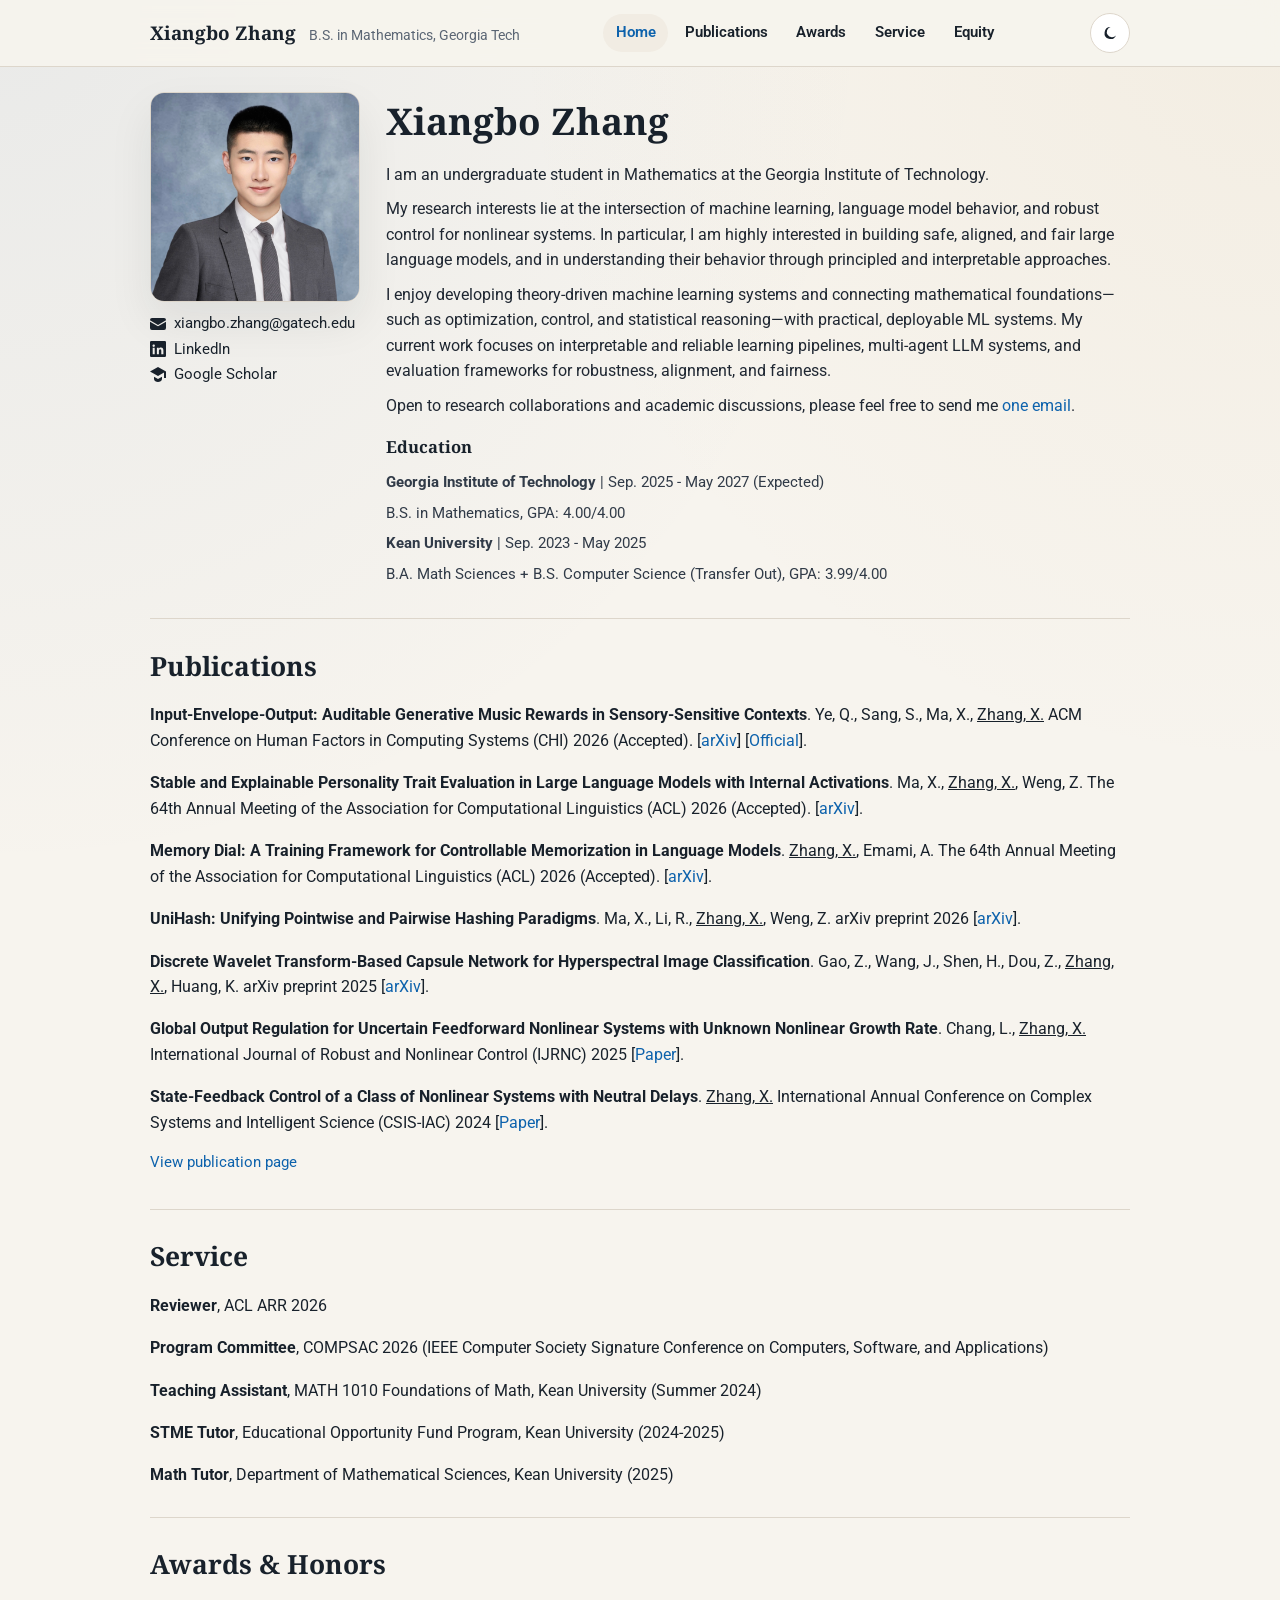
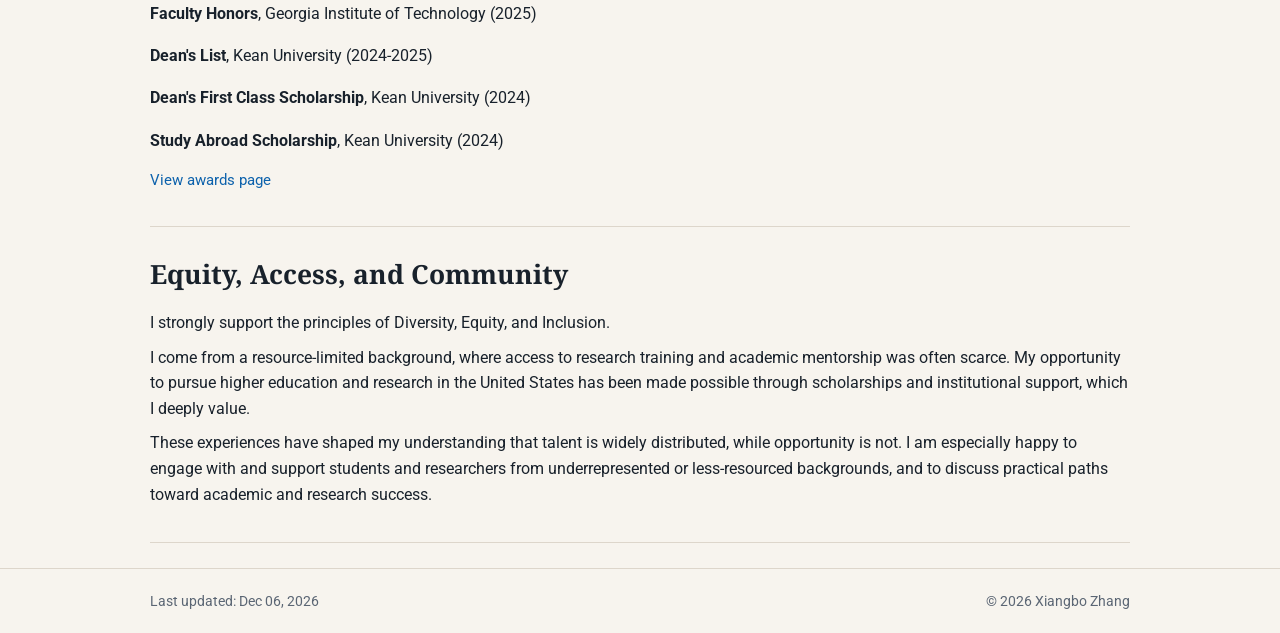
==== index.html @ efef1293 "Update Memory Dial arXiv link" ====
<!doctype html>
<html lang="en">
  <head>
    <meta charset="UTF-8" />
    <meta name="viewport" content="width=device-width, initial-scale=1.0" />
    <title>Xiangbo Zhang</title>
    <meta name="description" content="Xiangbo Zhang academic homepage." />
    <link rel="preconnect" href="https://fonts.googleapis.com" />
    <link rel="preconnect" href="https://fonts.gstatic.com" crossorigin />
    <link
      href="https://fonts.googleapis.com/css2?family=Roboto:wght@300;400;500;700&amp;family=Noto+Serif:wght@500;700&amp;display=swap"
      rel="stylesheet"
    />
    <link rel="stylesheet" href="assets/css/styles.css?v=20260327a" />
    <script src="assets/js/main.js?v=20260327a" defer></script>
  </head>
  <body id="top">
    <header class="site-header fixed-header">
      <div class="container header-row">
        <div class="title-block">
          <a class="brand" href="#top">Xiangbo Zhang</a>
          <p class="subtitle">B.S. in Mathematics, Georgia Tech</p>
        </div>

        <button class="menu-toggle" aria-label="Toggle menu" aria-expanded="false">
          <span></span>
          <span></span>
          <span></span>
        </button>

        <nav class="site-nav" aria-label="Main Navigation">
          <a href="#about" class="active">Home</a>
          <a href="publications.html">Publications</a>
          <a href="awards.html">Awards</a>
          <a href="#service">Service</a>
          <a href="#equity">Equity</a>
        </nav>
        <button class="theme-toggle" type="button" aria-label="Toggle dark mode" aria-pressed="false">
          <svg class="icon icon-moon" viewBox="0 0 24 24" aria-hidden="true">
            <path d="M20 15.3A8 8 0 1 1 12.7 4a7 7 0 1 0 7.3 11.3Z" />
          </svg>
          <svg class="icon icon-sun" viewBox="0 0 24 24" aria-hidden="true">
            <circle cx="12" cy="12" r="4.2" />
            <path d="M12 2.2v2.3M12 19.5v2.3M4.5 4.5l1.6 1.6M17.9 17.9l1.6 1.6M2.2 12h2.3M19.5 12h2.3M4.5 19.5l1.6-1.6M17.9 6.1l1.6-1.6" />
          </svg>
          <span class="sr-only">Toggle theme</span>
        </button>
      </div>
    </header>

    <main class="container main-content">
      <section id="about" class="section reveal visible">
        <div class="about-layout">
          <div class="photo-wrap">
            <div class="photo-stack">
              <img src="assets/img/avatar-light.jpg" alt="Xiangbo Zhang portrait" class="photo photo-light" />
              <img src="assets/img/avatar-photo.png" alt="Xiangbo Zhang portrait" class="photo photo-dark" />
            </div>
            <div class="photo-contact">
              <a href="mailto:xiangbo.zhang@gatech.edu">
                <svg class="contact-icon" viewBox="0 0 16 16" aria-hidden="true">
                  <path d="M0 4a2 2 0 0 1 2-2h12a2 2 0 0 1 2 2v.2L8 9 0 4.2V4zm0 1.7V12a2 2 0 0 0 2 2h12a2 2 0 0 0 2-2V5.7L8.5 10a1 1 0 0 1-1 0L0 5.7z" />
                </svg>
                <span>xiangbo.zhang@gatech.edu</span>
              </a>
              <a href="https://www.linkedin.com/in/xiangbo-zhang-709981303/" target="_blank" rel="noreferrer">
                <svg class="contact-icon" viewBox="0 0 16 16" aria-hidden="true">
                  <path d="M1.2 0A1.2 1.2 0 0 0 0 1.2v13.6A1.2 1.2 0 0 0 1.2 16h13.6a1.2 1.2 0 0 0 1.2-1.2V1.2A1.2 1.2 0 0 0 14.8 0H1.2zM4.7 13.3H2.7V6.8h2v6.5zm-1-7.4c-.7 0-1.2-.6-1.2-1.2 0-.7.5-1.2 1.2-1.2s1.2.5 1.2 1.2c0 .6-.5 1.2-1.2 1.2zm9.6 7.4h-2v-3.2c0-.8 0-1.8-1.1-1.8-1.1 0-1.3.9-1.3 1.8v3.2h-2V6.8h1.9v.9h.1c.3-.5.9-1.1 2-1.1 2.1 0 2.5 1.4 2.5 3.1v3.6z" />
                </svg>
                <span>LinkedIn</span>
              </a>
              <a href="https://scholar.google.com/citations?user=jVJaA-QAAAAJ&amp;hl=en" target="_blank" rel="noreferrer">
                <svg class="contact-icon" viewBox="0 0 16 16" aria-hidden="true">
                  <path d="M8 0 0 4.5 8 9l6-3.4V11h2V4.5L8 0zm-4 9.8V12c0 1.7 2.2 3 4 3s4-1.3 4-3V9.8L8 12 4 9.8z" />
                </svg>
                <span>Google Scholar</span>
              </a>
            </div>
          </div>

          <div class="about-text">
            <h1>Xiangbo Zhang</h1>
            <p>
              I am an undergraduate student in Mathematics at the Georgia Institute of Technology.
            </p>
            <p>
              My research interests lie at the intersection of machine learning, language model behavior, and robust
              control for nonlinear systems. In particular, I am highly interested in building safe, aligned, and fair
              large language models, and in understanding their behavior through principled and interpretable
              approaches.
            </p>
            <p>
              I enjoy developing theory-driven machine learning systems and connecting mathematical foundations&mdash;such
              as optimization, control, and statistical reasoning&mdash;with practical, deployable ML systems. My current
              work focuses on interpretable and reliable learning pipelines, multi-agent LLM systems, and evaluation
              frameworks for robustness, alignment, and fairness.
            </p>
            <p>
              Open to research collaborations and academic discussions, please feel free to send me
              <a href="mailto:xiangbo.zhang@gatech.edu">one email</a>.
            </p>
            <div class="meta-grid">
              <div>
                <h2>Education</h2>
                <p><strong>Georgia Institute of Technology</strong> | Sep. 2025 - May 2027 (Expected)</p>
                <p>B.S. in Mathematics, GPA: 4.00/4.00</p>
                <p><strong>Kean University</strong> | Sep. 2023 - May 2025</p>
                <p>B.A. Math Sciences + B.S. Computer Science (Transfer Out), GPA: 3.99/4.00</p>
              </div>
            </div>
          </div>
        </div>
      </section>

      <hr />

      <section id="publications" class="section reveal">
        <h2>Publications</h2>
        <ul class="entry-list no-bullet">
          <li>
            <p>
              <strong>Input-Envelope-Output: Auditable Generative Music Rewards in Sensory-Sensitive Contexts</strong>.
              Ye, Q., Sang, S., Ma, X., <u>Zhang, X.</u> ACM Conference on Human Factors in Computing Systems (CHI) 2026
              (Accepted).
              [<a href="https://arxiv.org/abs/2602.22813" target="_blank" rel="noreferrer">arXiv</a>]
              [<a href="https://programs.sigchi.org/chi/2026/program/content/225820" target="_blank" rel="noreferrer">Official</a>].
            </p>
          </li>
          <li>
            <p>
              <strong>Stable and Explainable Personality Trait Evaluation in Large Language Models with Internal Activations</strong>.
              Ma, X., <u>Zhang, X.</u>, Weng, Z. The 64th Annual Meeting of the Association for Computational Linguistics
              (ACL) 2026 (Accepted).
              [<a href="https://arxiv.org/abs/2601.09833" target="_blank" rel="noreferrer">arXiv</a>].
            </p>
          </li>
          <li>
            <p>
              <strong>Memory Dial: A Training Framework for Controllable Memorization in Language Models</strong>.
              <u>Zhang, X.</u>, Emami, A. The 64th Annual Meeting of the Association for Computational Linguistics (ACL)
              2026 (Accepted).
              [<a href="https://arxiv.org/abs/2604.05074" target="_blank" rel="noreferrer">arXiv</a>].
            </p>
          </li>
          <li>
            <p>
              <strong>UniHash: Unifying Pointwise and Pairwise Hashing Paradigms</strong>. Ma, X., Li, R.,
              <u>Zhang, X.</u>, Weng, Z. arXiv preprint 2026
              [<a href="https://arxiv.org/abs/2601.09828" target="_blank" rel="noreferrer">arXiv</a>].
            </p>
          </li>
          <li>
            <p>
              <strong>Discrete Wavelet Transform-Based Capsule Network for Hyperspectral Image Classification</strong>.
              Gao, Z., Wang, J., Shen, H., Dou, Z., <u>Zhang, X.</u>, Huang, K. arXiv preprint 2025
              [<a href="https://arxiv.org/abs/2501.04643" target="_blank" rel="noreferrer">arXiv</a>].
            </p>
          </li>
          <li>
            <p>
              <strong>Global Output Regulation for Uncertain Feedforward Nonlinear Systems with Unknown Nonlinear Growth Rate</strong>.
              Chang, L., <u>Zhang, X.</u> International Journal of Robust and Nonlinear Control (IJRNC) 2025
              [<a href="https://onlinelibrary.wiley.com/doi/abs/10.1002/rnc.7862" target="_blank" rel="noreferrer">Paper</a>].
            </p>
          </li>
          <li>
            <p>
              <strong>State-Feedback Control of a Class of Nonlinear Systems with Neutral Delays</strong>. <u>Zhang,
              X.</u> International Annual Conference on Complex Systems and Intelligent Science (CSIS-IAC) 2024
              [<a href="https://ieeexplore.ieee.org/abstract/document/10919404/" target="_blank" rel="noreferrer">Paper</a>].
            </p>
          </li>
        </ul>
        <p class="jump-link"><a href="publications.html">View publication page</a></p>
      </section>

      <hr />

      <section id="service" class="section reveal">
        <h2>Service</h2>
        <ul class="entry-list no-bullet">
          <li><p><strong>Reviewer</strong>, ACL ARR 2026</p></li>
          <li><p><strong>Program Committee</strong>, COMPSAC 2026 (IEEE Computer Society Signature Conference on Computers, Software, and Applications)</p></li>
          <li><p><strong>Teaching Assistant</strong>, MATH 1010 Foundations of Math, Kean University (Summer 2024)</p></li>
          <li><p><strong>STME Tutor</strong>, Educational Opportunity Fund Program, Kean University (2024-2025)</p></li>
          <li><p><strong>Math Tutor</strong>, Department of Mathematical Sciences, Kean University (2025)</p></li>
        </ul>
      </section>

      <hr />

      <section id="awards" class="section reveal">
        <h2>Awards &amp; Honors</h2>
        <ul class="entry-list no-bullet">
          <li><p><strong>Faculty Honors</strong>, Georgia Institute of Technology (2025)</p></li>
          <li><p><strong>Dean's List</strong>, Kean University (2024-2025)</p></li>
          <li><p><strong>Dean's First Class Scholarship</strong>, Kean University (2024)</p></li>
          <li><p><strong>Study Abroad Scholarship</strong>, Kean University (2024)</p></li>
        </ul>
        <p class="jump-link"><a href="awards.html">View awards page</a></p>
      </section>

      <hr />

      <section id="equity" class="section reveal">
        <h2>Equity, Access, and Community</h2>
        <p>I strongly support the principles of Diversity, Equity, and Inclusion.</p>
        <p>
          I come from a resource-limited background, where access to research training and academic mentorship was
          often scarce. My opportunity to pursue higher education and research in the United States has been made
          possible through scholarships and institutional support, which I deeply value.
        </p>
        <p>
          These experiences have shaped my understanding that talent is widely distributed, while opportunity is not.
          I am especially happy to engage with and support students and researchers from underrepresented or
          less-resourced backgrounds, and to discuss practical paths toward academic and research success.
        </p>
      </section>

      <hr />

    </main>

    <footer class="site-footer">
      <div class="container footer-row">
        <p>Last updated: <span id="last-updated"></span></p>
        <p>&copy; <span id="current-year"></span> Xiangbo Zhang</p>
      </div>
    </footer>
  </body>
</html>
---- assets/css/styles.css ----
:root {
  --bg: #f7f4ee;
  --surface: rgba(255, 255, 255, 0.92);
  --surface-strong: #ffffff;
  --surface-soft: #f1ece3;
  --text: #18212b;
  --muted: #5b6674;
  --line: #ddd6cb;
  --link: #0d62ac;
  --link-hover: #093d6d;
  --header-bg: rgba(247, 244, 238, 0.9);
  --mobile-nav-bg: rgba(250, 247, 241, 0.98);
  --menu-line: #18212b;
  --about-text: #1f2732;
  --meta-text: #313b48;
  --accent: #141a24;
  --accent-soft: #eef4fb;
  --tag-bg: #f5f7fa;
  --tag-text: #556171;
  --success-bg: #edf8f0;
  --success-text: #2d6e41;
  --warning-bg: #fff3df;
  --warning-text: #8a5b00;
  --shadow: 0 20px 44px rgba(24, 33, 43, 0.08);
  --max-width: 980px;
}

[data-theme="dark"] {
  --bg: #0f141b;
  --surface: rgba(22, 28, 38, 0.92);
  --surface-strong: #171d27;
  --surface-soft: #202838;
  --text: #ebeff6;
  --muted: #aab2c1;
  --line: #2d3849;
  --link: #8cc0ff;
  --link-hover: #b4d5ff;
  --header-bg: rgba(15, 20, 27, 0.9);
  --mobile-nav-bg: rgba(20, 25, 34, 0.98);
  --menu-line: #ebeff6;
  --about-text: #dce3ee;
  --meta-text: #c8d1df;
  --accent: #f4f7fb;
  --accent-soft: #212b39;
  --tag-bg: #1c2330;
  --tag-text: #c6d1e0;
  --success-bg: rgba(44, 90, 59, 0.28);
  --success-text: #b7ebc6;
  --warning-bg: rgba(122, 92, 28, 0.28);
  --warning-text: #ffe0a1;
  --shadow: 0 24px 50px rgba(0, 0, 0, 0.22);
}

* {
  box-sizing: border-box;
}

html {
  scroll-behavior: smooth;
}

body {
  margin: 0;
  font-family: "Roboto", "Helvetica Neue", Arial, sans-serif;
  color: var(--text);
  background:
    radial-gradient(circle at top left, rgba(72, 113, 167, 0.08), transparent 34%),
    radial-gradient(circle at top right, rgba(196, 157, 86, 0.08), transparent 30%),
    var(--bg);
  line-height: 1.6;
  padding-top: 66px;
  transition: background-color 0.25s ease, color 0.25s ease;
}

a {
  color: var(--link);
  text-decoration: none;
}

a:hover {
  color: var(--link-hover);
}

img {
  display: block;
  max-width: 100%;
}

h1,
h2,
h3 {
  margin: 0;
  font-family: "Noto Serif", Georgia, serif;
  font-weight: 700;
}

h1 {
  font-size: clamp(1.85rem, 3vw, 2.3rem);
  margin-bottom: 0.7rem;
}

h2 {
  font-size: clamp(1.35rem, 2.4vw, 1.65rem);
  margin-bottom: 0.95rem;
}

p {
  margin: 0;
  padding-bottom: 0.55rem;
  color: var(--text);
}

hr {
  border: 0;
  border-top: 1px solid var(--line);
  margin: 0;
}

.container {
  width: min(var(--max-width), 92vw);
  margin: 0 auto;
}

.fixed-header {
  position: fixed;
  top: 0;
  left: 0;
  width: 100%;
  z-index: 100;
}

.site-header {
  background: var(--header-bg);
  border-bottom: 1px solid var(--line);
  backdrop-filter: blur(14px);
}

.header-row {
  min-height: 66px;
  display: flex;
  align-items: center;
  justify-content: space-between;
  gap: 0.8rem;
}

.title-block {
  display: flex;
  align-items: baseline;
  gap: 0.8rem;
  min-width: 0;
}

.brand {
  font-family: "Noto Serif", Georgia, serif;
  font-size: 1.18rem;
  color: var(--text);
  font-weight: 700;
  white-space: nowrap;
}

.subtitle {
  padding-bottom: 0;
  color: var(--muted);
  font-size: 0.87rem;
  white-space: nowrap;
  overflow: hidden;
  text-overflow: ellipsis;
}

.site-nav {
  display: flex;
  align-items: center;
  list-style: none;
  gap: 0.24rem;
}

.site-nav a {
  color: var(--text);
  font-size: 0.93rem;
  font-weight: 600;
  padding: 0.45rem 0.78rem;
  border-radius: 999px;
  transition: background-color 0.2s ease, color 0.2s ease;
}

.site-nav a:hover,
.site-nav a.active {
  color: var(--link);
  background: var(--surface-soft);
}

.menu-toggle {
  display: none;
  border: 0;
  background: transparent;
  padding: 0;
  cursor: pointer;
}

.menu-toggle span {
  display: block;
  width: 22px;
  height: 2px;
  margin: 4px 0;
  background: var(--menu-line);
  border-radius: 2px;
}

.theme-toggle {
  width: 40px;
  height: 40px;
  border: 1px solid var(--line);
  background: var(--surface-strong);
  color: var(--text);
  border-radius: 999px;
  padding: 0;
  display: inline-flex;
  align-items: center;
  justify-content: center;
  cursor: pointer;
  transition: border-color 0.2s ease, color 0.2s ease, background-color 0.2s ease;
}

.theme-toggle:hover {
  color: var(--link);
  border-color: var(--link);
}

.theme-toggle .icon {
  width: 18px;
  height: 18px;
  stroke: currentColor;
  fill: none;
  stroke-width: 1.7;
  stroke-linecap: round;
  stroke-linejoin: round;
}

.theme-toggle .icon-moon path {
  fill: currentColor;
  stroke: none;
}

.theme-toggle .icon-sun {
  display: none;
}

[data-theme="dark"] .theme-toggle .icon-sun {
  display: block;
}

[data-theme="dark"] .theme-toggle .icon-moon {
  display: none;
}

.sr-only {
  position: absolute;
  width: 1px;
  height: 1px;
  padding: 0;
  margin: -1px;
  overflow: hidden;
  clip: rect(0, 0, 0, 0);
  white-space: nowrap;
  border: 0;
}

.main-content {
  padding: 0 0 0.8rem;
}

.section {
  padding: 1.6rem 0;
}

.about-layout {
  display: grid;
  grid-template-columns: 210px 1fr;
  gap: 1.6rem;
  align-items: start;
}

.photo-wrap {
  width: 100%;
}

.photo-stack {
  width: 100%;
  max-width: 210px;
}

.photo {
  width: 100%;
  max-width: 100%;
  border-radius: 14px;
  border: 1px solid var(--line);
  box-shadow: var(--shadow);
}

.photo-dark {
  display: none;
}

[data-theme="dark"] .photo-light {
  display: none;
}

[data-theme="dark"] .photo-dark {
  display: block;
}

.photo-contact {
  margin-top: 0.85rem;
  display: grid;
  gap: 0.48rem;
}

.photo-contact a {
  display: inline-flex;
  align-items: center;
  gap: 0.5rem;
  color: var(--text);
  font-size: 0.92rem;
  line-height: 1.2;
}

.photo-contact a:hover {
  color: var(--link);
}

.photo-contact .contact-icon {
  width: 16px;
  height: 16px;
  flex: 0 0 16px;
  fill: currentColor;
}

.about-text p {
  color: var(--about-text);
}

.meta-grid {
  display: grid;
  grid-template-columns: 1fr;
  gap: 1.2rem;
  margin-top: 0.45rem;
}

.meta-grid h2 {
  font-size: 1.04rem;
  margin-bottom: 0.55rem;
}

.meta-grid p {
  color: var(--meta-text);
  font-size: 0.95rem;
  padding-bottom: 0.4rem;
}

.no-bullet {
  margin: 0;
  padding: 0;
  list-style: none;
}

.entry-list {
  display: grid;
  gap: 0.85rem;
}

.entry-list li {
  margin: 0;
}

.entry-list p {
  padding-bottom: 0.2rem;
}

.jump-link {
  margin-top: 0.7rem;
  font-size: 0.95rem;
}

.cv-viewer {
  width: 100%;
  min-height: 760px;
  border: 1px solid var(--line);
}

.site-footer {
  border-top: 1px solid var(--line);
  margin-top: 0.8rem;
}

.footer-row {
  min-height: 64px;
  display: flex;
  align-items: center;
  justify-content: space-between;
  gap: 0.7rem;
  flex-wrap: wrap;
}

.footer-row p {
  color: var(--muted);
  font-size: 0.88rem;
  padding-bottom: 0;
}

.page-main {
  padding: 1.7rem 0 1.1rem;
}

.page-intro {
  margin-bottom: 1.15rem;
  display: flex;
  align-items: flex-end;
  justify-content: space-between;
  gap: 1rem;
}

.page-intro-copy {
  max-width: 720px;
}

.page-intro-copy p {
  color: var(--muted);
  padding-bottom: 0;
}

.page-intro-link,
.toolbar-link,
.paper-links a {
  display: inline-flex;
  align-items: center;
  justify-content: center;
  min-height: 42px;
  padding: 0.72rem 1rem;
  border-radius: 999px;
  border: 1px solid var(--line);
  background: var(--surface-strong);
  color: var(--text);
  font-size: 0.92rem;
  font-weight: 600;
  transition: border-color 0.2s ease, color 0.2s ease, background-color 0.2s ease;
}

.page-intro-link:hover,
.toolbar-link:hover,
.paper-links a:hover {
  color: var(--link);
  border-color: var(--link);
  background: var(--surface-soft);
}

.stats-grid {
  display: grid;
  grid-template-columns: repeat(3, minmax(0, 1fr));
  gap: 1rem;
  margin-bottom: 1.1rem;
}

.stats-grid-publications {
  grid-template-columns: minmax(0, 1.5fr) minmax(0, 1fr);
}

.stat-card,
.timeline-card,
.publication-toolbar,
.publication-card,
.honor-card,
.contact-card,
.empty-state {
  border: 1px solid var(--line);
  border-radius: 22px;
  background: var(--surface);
  box-shadow: var(--shadow);
}

.stat-card {
  padding: 1.35rem 1.45rem;
  display: flex;
  flex-direction: column;
  gap: 0.35rem;
}

.stat-card-emphasis {
  background:
    linear-gradient(135deg, rgba(13, 98, 172, 0.08), rgba(20, 26, 36, 0.02)),
    var(--surface);
}

.stat-number {
  font-size: clamp(1.75rem, 4vw, 3rem);
  font-weight: 700;
  line-height: 1;
  letter-spacing: -0.05em;
  overflow-wrap: anywhere;
}

.stat-label {
  color: var(--muted);
  font-size: 0.95rem;
}

.pub-dashboard {
  display: grid;
  gap: 1rem;
  margin-bottom: 1.1rem;
}

.section-heading {
  display: flex;
  align-items: center;
  justify-content: space-between;
  gap: 0.9rem;
  margin-bottom: 1rem;
}

.section-heading h2 {
  font-size: 1.2rem;
  margin-bottom: 0;
}

.section-heading p {
  color: var(--muted);
  font-size: 0.92rem;
  padding-bottom: 0;
}

.timeline-card {
  padding: 1.3rem 1.45rem 1.4rem;
}

.timeline-list {
  display: grid;
  gap: 0.9rem;
}

.timeline-row {
  display: grid;
  grid-template-columns: 62px minmax(0, 1fr);
  gap: 0.9rem;
  align-items: center;
}

.timeline-year {
  color: var(--muted);
  font-weight: 600;
  font-size: 0.94rem;
}

.timeline-track {
  height: 24px;
  border-radius: 999px;
  background: var(--surface-soft);
  overflow: hidden;
  position: relative;
}

.timeline-bar {
  height: 100%;
  min-width: 24px;
  border-radius: 999px;
  background: linear-gradient(90deg, #10151d, #273244);
  display: flex;
  align-items: center;
  justify-content: flex-end;
  padding-right: 0.45rem;
}

[data-theme="dark"] .timeline-bar {
  background: linear-gradient(90deg, #edf2fb, #c9d4e5);
}

.timeline-value {
  min-width: 18px;
  color: #ffffff;
  font-size: 0.8rem;
  font-weight: 700;
  text-align: center;
}

[data-theme="dark"] .timeline-value {
  color: #111318;
}

.publication-toolbar {
  padding: 1.2rem 1.3rem;
  margin-bottom: 1.15rem;
}

.toolbar-head {
  display: flex;
  align-items: center;
  justify-content: space-between;
  gap: 1rem;
  margin-bottom: 0.95rem;
}

.toolbar-head h2 {
  font-size: 1.15rem;
  margin-bottom: 0.2rem;
}

.toolbar-head p {
  color: var(--muted);
  font-size: 0.92rem;
  padding-bottom: 0;
}

.filter-group,
.toggle-group,
.tag-row,
.publication-badges,
.paper-links {
  display: flex;
  flex-wrap: wrap;
  gap: 0.65rem;
}

.toggle-group {
  margin-top: 0.9rem;
}

.filter-chip,
.toggle-chip {
  appearance: none;
  border: 1px solid var(--line);
  background: var(--surface-strong);
  color: var(--text);
  border-radius: 999px;
  padding: 0.62rem 0.95rem;
  font: inherit;
  font-size: 0.91rem;
  cursor: pointer;
  transition: border-color 0.2s ease, background-color 0.2s ease, color 0.2s ease;
}

.filter-chip:hover,
.toggle-chip:hover {
  border-color: var(--link);
  color: var(--link);
}

.filter-chip.active,
.toggle-chip.active {
  background: var(--accent);
  border-color: var(--accent);
  color: var(--bg);
}

[data-theme="dark"] .filter-chip.active,
[data-theme="dark"] .toggle-chip.active {
  color: #111318;
}

.publication-results {
  display: grid;
  gap: 1rem;
}

.pub-year-block {
  display: grid;
  gap: 0.7rem;
}

.pub-year-header {
  display: flex;
  align-items: baseline;
  justify-content: space-between;
  gap: 0.8rem;
}

.pub-year-header h2 {
  margin-bottom: 0;
}

.pub-year-header p {
  color: var(--muted);
  font-size: 0.92rem;
  padding-bottom: 0;
}

.publication-list {
  display: grid;
  gap: 0.85rem;
}

.publication-card {
  padding: 1.2rem 1.3rem;
}

.publication-card h3 {
  font-size: 1.04rem;
  line-height: 1.45;
  margin-bottom: 0.45rem;
}

.publication-card .authors {
  color: var(--text);
  font-size: 0.95rem;
  padding-bottom: 0.35rem;
}

.publication-venue {
  color: var(--text);
  font-size: 0.94rem;
  font-style: italic;
  padding-bottom: 0.15rem;
}

.publication-meta {
  color: var(--muted);
  font-size: 0.9rem;
  padding-bottom: 0.8rem;
}

.tag-row {
  margin-bottom: 0.95rem;
}

.tag-chip {
  padding: 0.4rem 0.72rem;
  border-radius: 999px;
  background: var(--tag-bg);
  color: var(--tag-text);
  font-size: 0.8rem;
  font-weight: 500;
}

.badge {
  display: inline-flex;
  align-items: center;
  min-height: 28px;
  padding: 0.38rem 0.72rem;
  border-radius: 999px;
  background: var(--tag-bg);
  color: var(--tag-text);
  font-size: 0.79rem;
  font-weight: 700;
  letter-spacing: 0.01em;
}

.publication-badges {
  margin-bottom: 0.85rem;
}

.badge-reviewed {
  background: var(--accent);
  color: var(--bg);
}

[data-theme="dark"] .badge-reviewed {
  color: #111318;
}

.badge-preprint {
  background: var(--accent-soft);
  color: var(--link);
}

.badge-first-author {
  background: var(--success-bg);
  color: var(--success-text);
}

.badge-status {
  background: #eef1f5;
  color: #415067;
}

[data-theme="dark"] .badge-status {
  background: #252e3b;
  color: #d8e0ee;
}

.badge-accent {
  background: var(--warning-bg);
  color: var(--warning-text);
}

.paper-links {
  margin-top: 0.2rem;
}

.contact-card,
.empty-state {
  padding: 1.2rem 1.3rem;
}

.contact-card p,
.empty-state p {
  padding-bottom: 0;
}

.empty-state h2 {
  font-size: 1.08rem;
  margin-bottom: 0.45rem;
}

.honor-board {
  display: grid;
  grid-template-columns: repeat(2, minmax(0, 1fr));
  gap: 1rem;
}

.honor-card {
  padding: 1.35rem 1.4rem;
  min-height: 190px;
  display: flex;
  flex-direction: column;
  justify-content: space-between;
  gap: 0.6rem;
}

.honor-year {
  color: var(--muted);
  font-size: 0.9rem;
  font-weight: 700;
  letter-spacing: 0.04em;
  text-transform: uppercase;
  padding-bottom: 0;
}

.honor-card h2 {
  font-size: 1.18rem;
  margin-bottom: 0;
}

.honor-org {
  color: var(--meta-text);
  font-size: 0.96rem;
  padding-bottom: 0;
}

.reveal {
  opacity: 0;
  transform: translateY(10px);
  transition: opacity 0.4s ease, transform 0.4s ease;
}

.reveal.visible {
  opacity: 1;
  transform: translateY(0);
}

.delay-1 {
  transition-delay: 0.08s;
}

.delay-2 {
  transition-delay: 0.16s;
}

@media (max-width: 960px) {
  .subtitle {
    display: none;
  }

  .meta-grid {
    grid-template-columns: 1fr;
    gap: 0.8rem;
  }

  .about-layout {
    grid-template-columns: 180px 1fr;
    gap: 1.2rem;
  }

  .photo {
    max-width: 180px;
  }
}

@media (max-width: 760px) {
  body {
    padding-top: 60px;
  }

  .header-row {
    min-height: 60px;
  }

  .menu-toggle {
    display: inline-block;
  }

  .site-nav {
    position: absolute;
    top: 60px;
    right: 4vw;
    left: 4vw;
    border: 1px solid var(--line);
    border-radius: 18px;
    background: var(--mobile-nav-bg);
    padding: 0.5rem;
    display: none;
    flex-direction: column;
    align-items: stretch;
    gap: 0;
    box-shadow: var(--shadow);
  }

  .site-nav a {
    padding: 0.62rem 0.72rem;
    border-radius: 12px;
  }

  .site-nav.open {
    display: flex;
  }

  .about-layout,
  .stats-grid,
  .stats-grid-publications,
  .honor-board {
    grid-template-columns: 1fr;
  }

  .photo-wrap {
    width: 160px;
  }

  .page-intro,
  .toolbar-head,
  .pub-year-header,
  .section-heading {
    flex-direction: column;
    align-items: flex-start;
  }

  .timeline-row {
    grid-template-columns: 48px minmax(0, 1fr);
    gap: 0.7rem;
  }

  .publication-toolbar,
  .timeline-card,
  .publication-card,
  .stat-card,
  .honor-card,
  .contact-card,
  .empty-state {
    padding: 1.1rem;
  }

  .cv-viewer {
    min-height: 520px;
  }
}
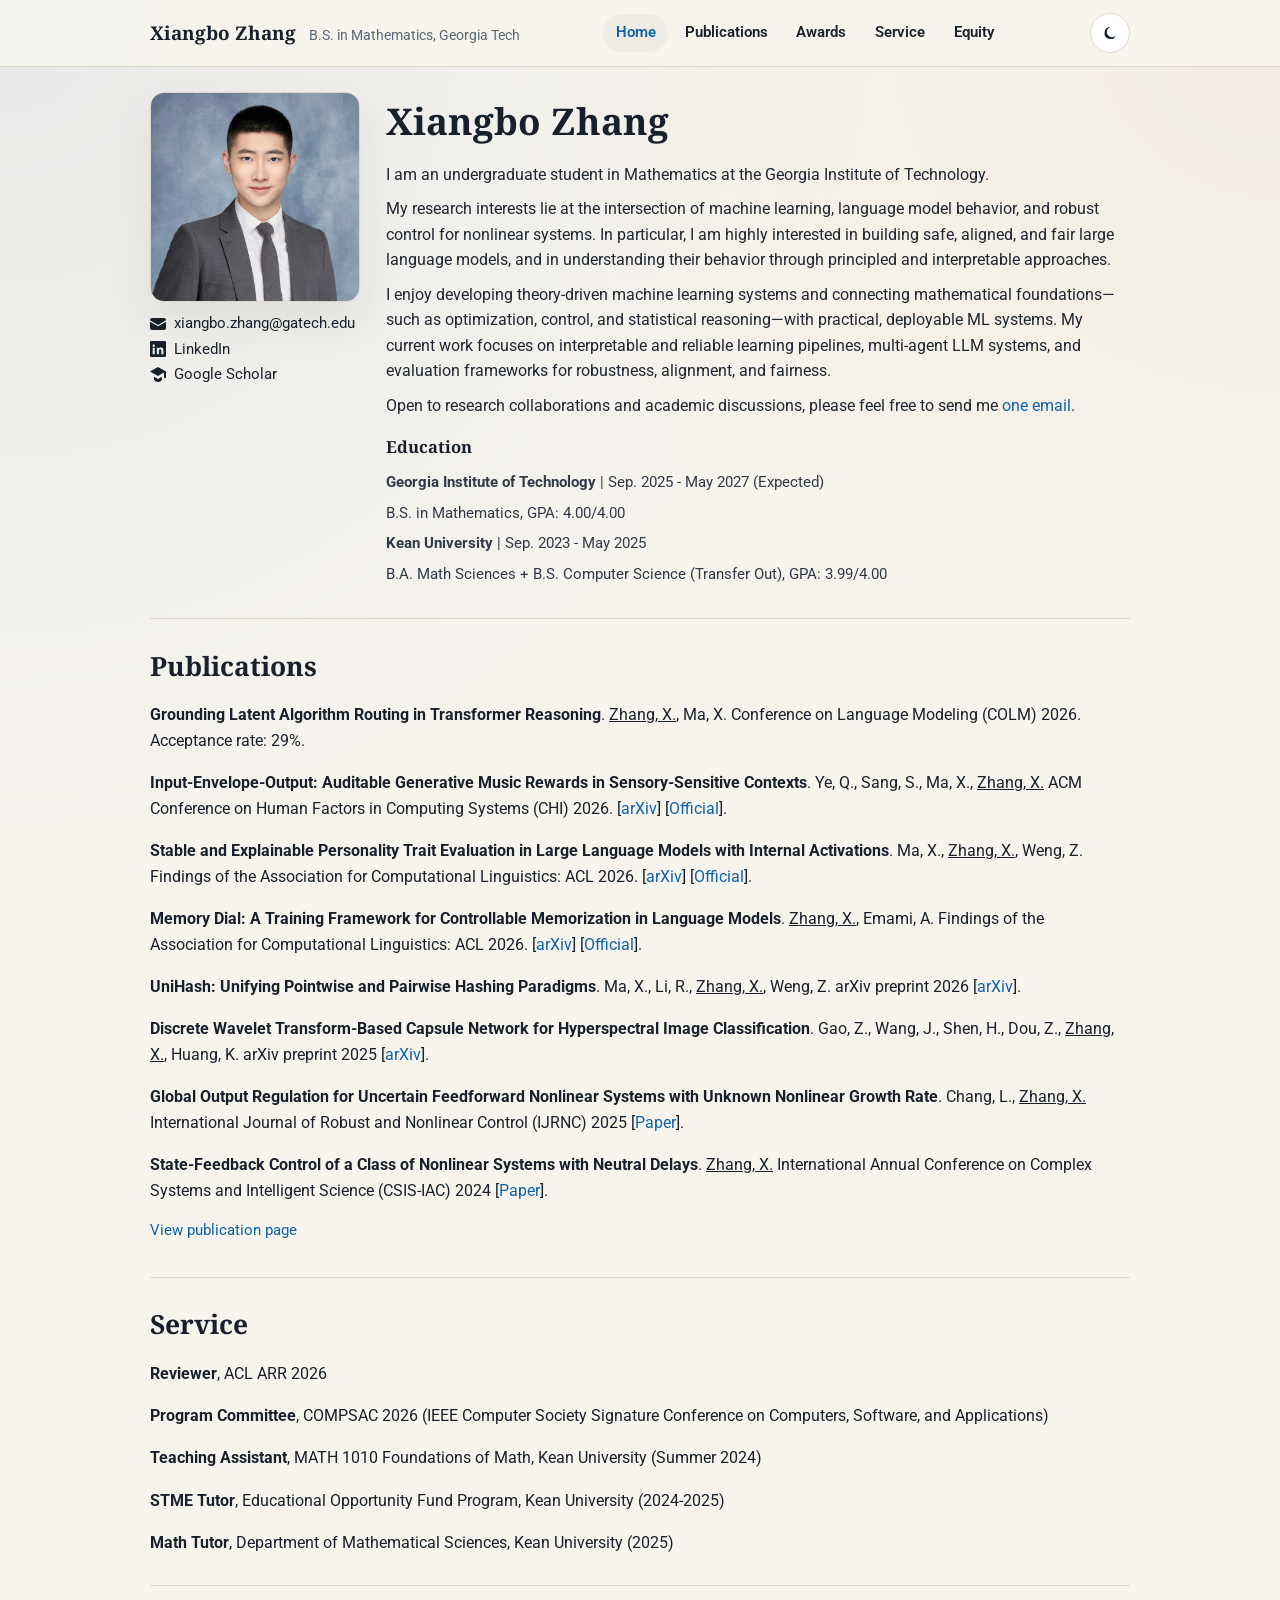
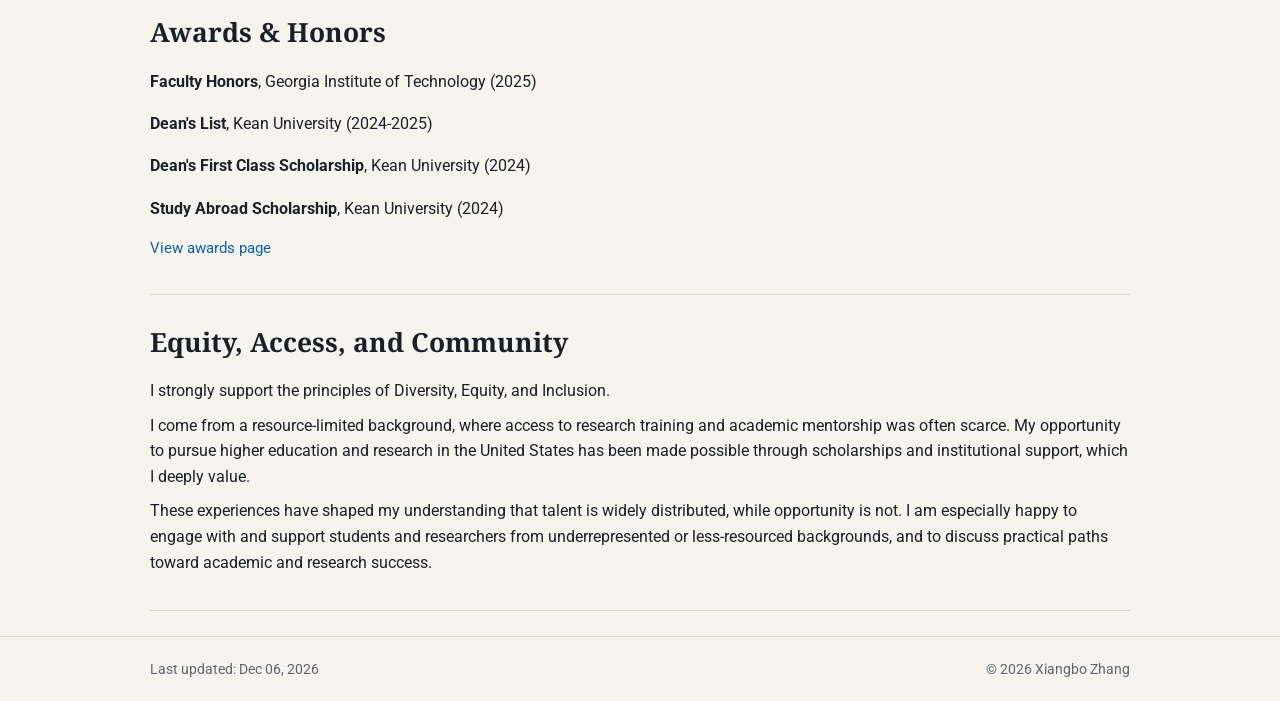
==== commit 57848cfc: "Update publication entries" ====
--- a/index.html
+++ b/index.html
@@ -119,27 +119,32 @@
         <ul class="entry-list no-bullet">
           <li>
             <p>
+              <strong>Grounding Latent Algorithm Routing in Transformer Reasoning</strong>.
+              <u>Zhang, X.</u>, Ma, X. Conference on Language Modeling (COLM) 2026. Acceptance rate: 29%.
+            </p>
+          </li>
+          <li>
+            <p>
               <strong>Input-Envelope-Output: Auditable Generative Music Rewards in Sensory-Sensitive Contexts</strong>.
-              Ye, Q., Sang, S., Ma, X., <u>Zhang, X.</u> ACM Conference on Human Factors in Computing Systems (CHI) 2026
-              (Accepted).
+              Ye, Q., Sang, S., Ma, X., <u>Zhang, X.</u> ACM Conference on Human Factors in Computing Systems (CHI) 2026.
               [<a href="https://arxiv.org/abs/2602.22813" target="_blank" rel="noreferrer">arXiv</a>]
-              [<a href="https://programs.sigchi.org/chi/2026/program/content/225820" target="_blank" rel="noreferrer">Official</a>].
+              [<a href="https://dl.acm.org/doi/10.1145/3772363.3798580" target="_blank" rel="noreferrer">Official</a>].
             </p>
           </li>
           <li>
             <p>
               <strong>Stable and Explainable Personality Trait Evaluation in Large Language Models with Internal Activations</strong>.
-              Ma, X., <u>Zhang, X.</u>, Weng, Z. The 64th Annual Meeting of the Association for Computational Linguistics
-              (ACL) 2026 (Accepted).
-              [<a href="https://arxiv.org/abs/2601.09833" target="_blank" rel="noreferrer">arXiv</a>].
+              Ma, X., <u>Zhang, X.</u>, Weng, Z. Findings of the Association for Computational Linguistics: ACL 2026.
+              [<a href="https://arxiv.org/abs/2601.09833" target="_blank" rel="noreferrer">arXiv</a>]
+              [<a href="https://aclanthology.org/2026.findings-acl.803/" target="_blank" rel="noreferrer">Official</a>].
             </p>
           </li>
           <li>
             <p>
               <strong>Memory Dial: A Training Framework for Controllable Memorization in Language Models</strong>.
-              <u>Zhang, X.</u>, Emami, A. The 64th Annual Meeting of the Association for Computational Linguistics (ACL)
-              2026 (Accepted).
-              [<a href="https://arxiv.org/abs/2604.05074" target="_blank" rel="noreferrer">arXiv</a>].
+              <u>Zhang, X.</u>, Emami, A. Findings of the Association for Computational Linguistics: ACL 2026.
+              [<a href="https://arxiv.org/abs/2604.05074" target="_blank" rel="noreferrer">arXiv</a>]
+              [<a href="https://aclanthology.org/2026.findings-acl.179/" target="_blank" rel="noreferrer">Official</a>].
             </p>
           </li>
           <li>
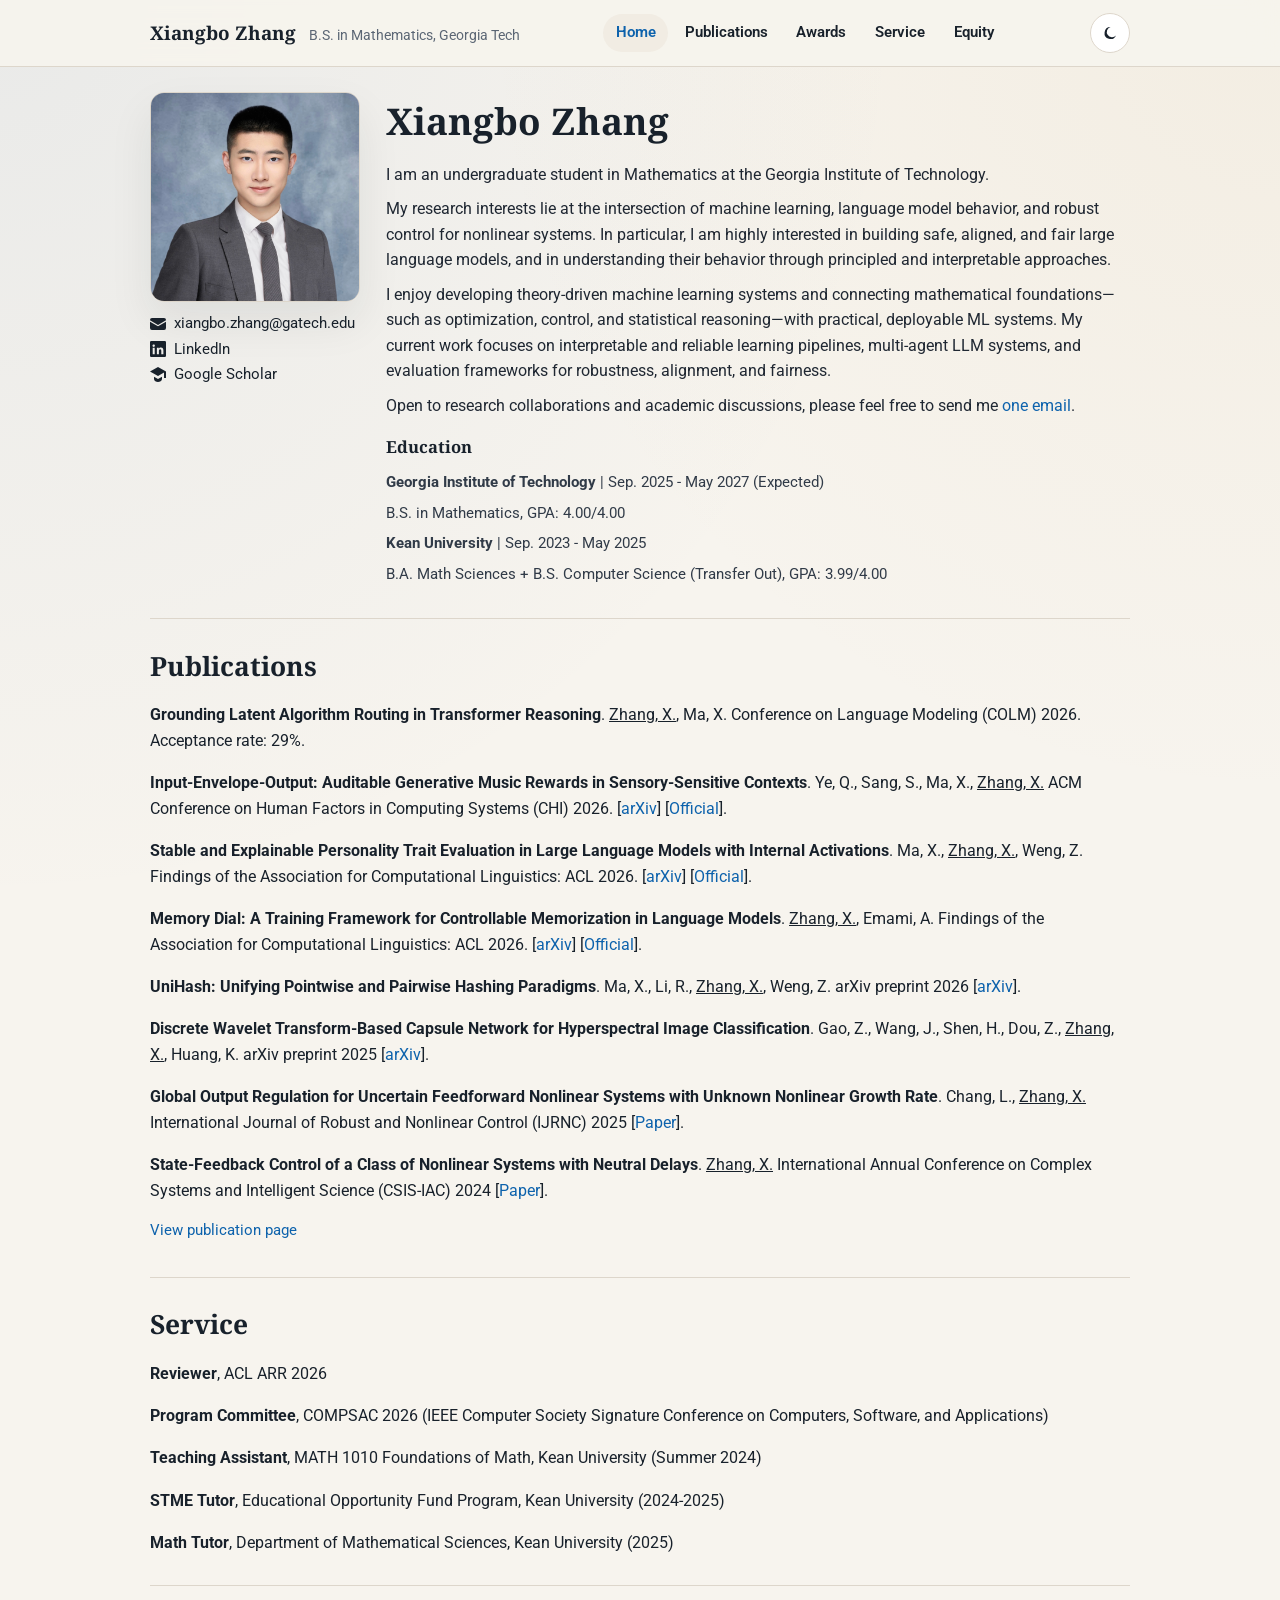
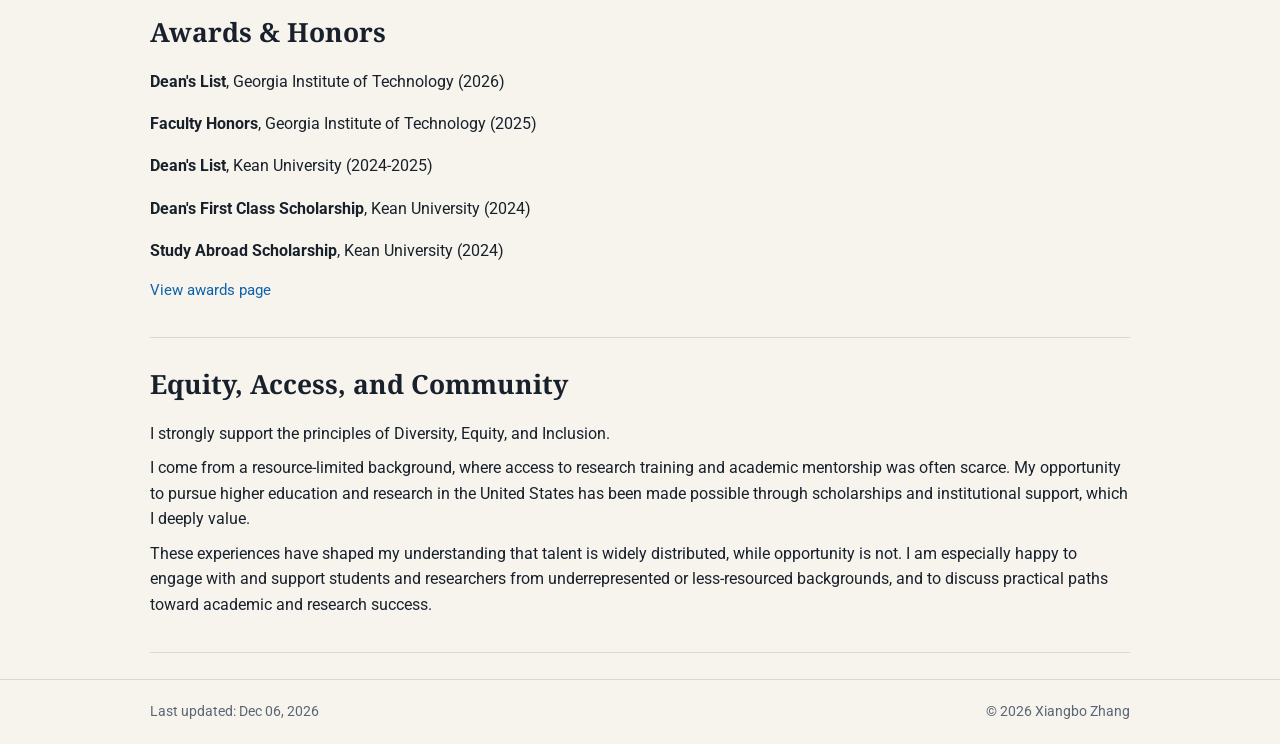
==== commit 79aa835d: "Add 2026 Dean's List honor" ====
--- a/index.html
+++ b/index.html
@@ -197,6 +197,7 @@
       <section id="awards" class="section reveal">
         <h2>Awards &amp; Honors</h2>
         <ul class="entry-list no-bullet">
+          <li><p><strong>Dean's List</strong>, Georgia Institute of Technology (2026)</p></li>
           <li><p><strong>Faculty Honors</strong>, Georgia Institute of Technology (2025)</p></li>
           <li><p><strong>Dean's List</strong>, Kean University (2024-2025)</p></li>
           <li><p><strong>Dean's First Class Scholarship</strong>, Kean University (2024)</p></li>
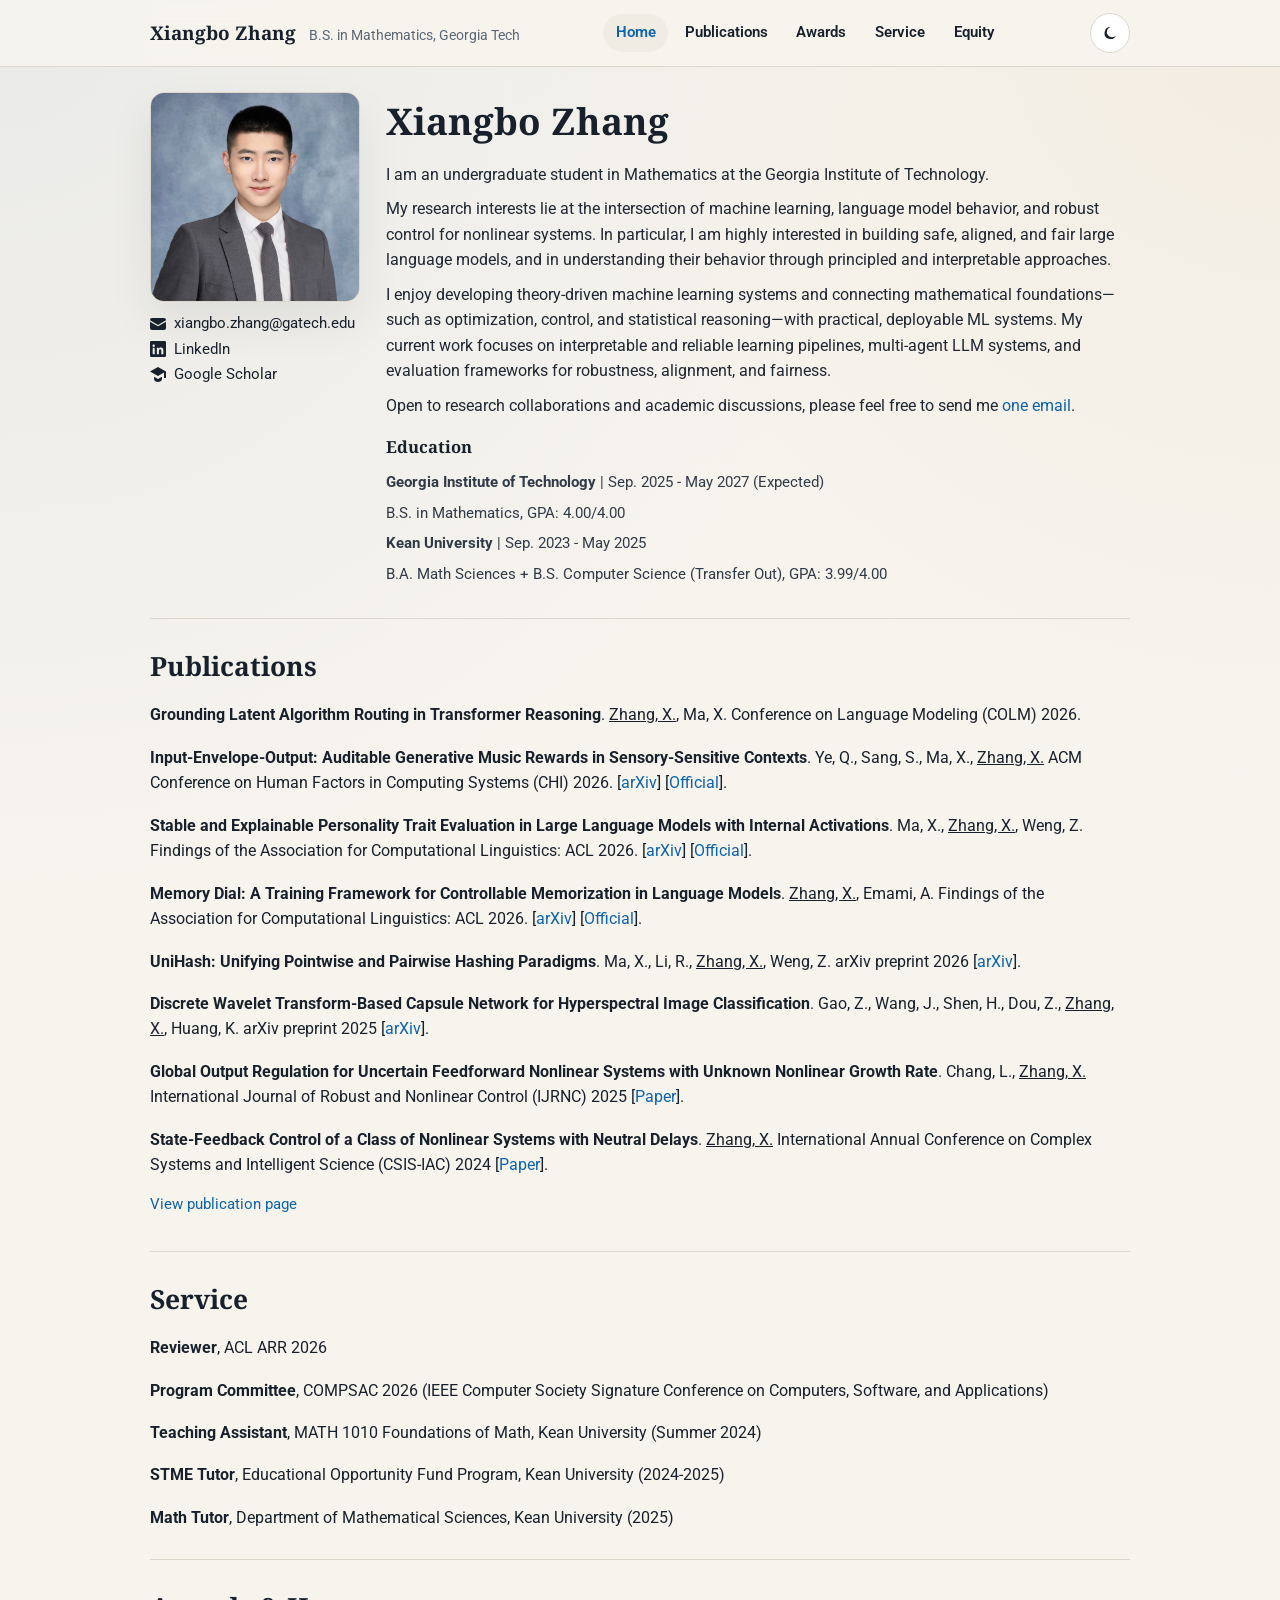
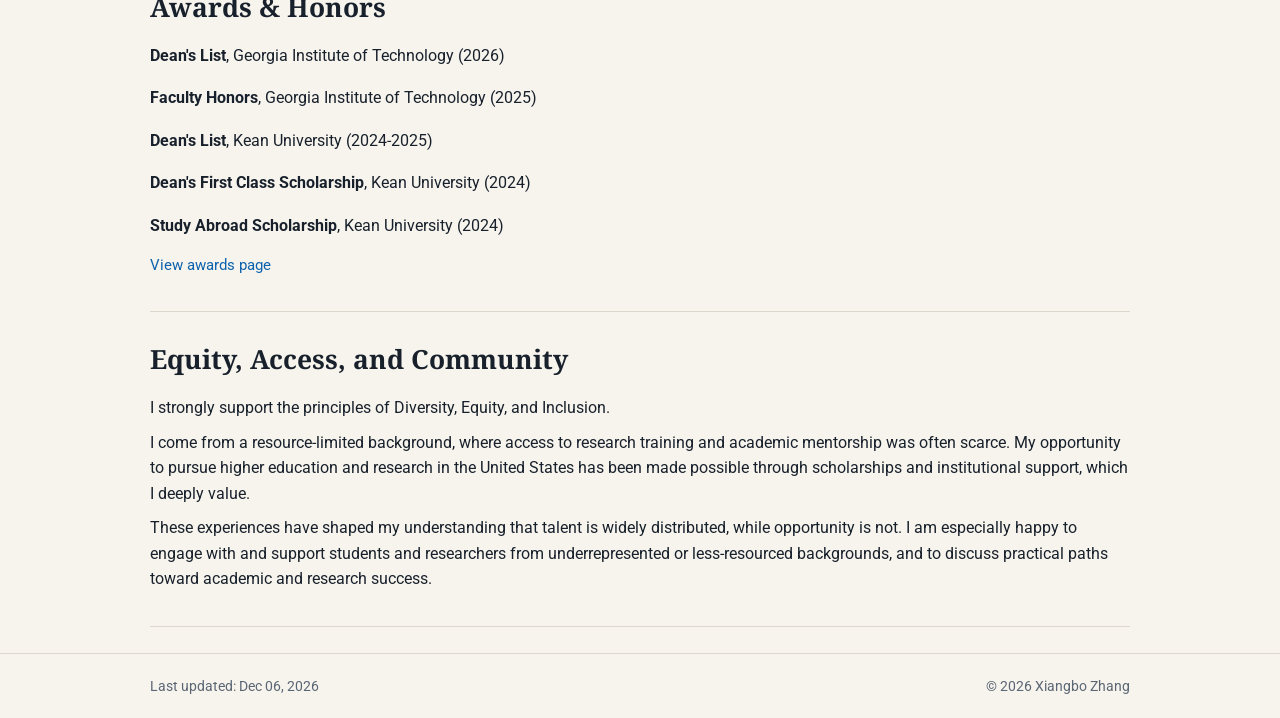
==== commit c50d64e1: "Remove acceptance rate from homepage" ====
--- a/index.html
+++ b/index.html
@@ -120,7 +120,7 @@
           <li>
             <p>
               <strong>Grounding Latent Algorithm Routing in Transformer Reasoning</strong>.
-              <u>Zhang, X.</u>, Ma, X. Conference on Language Modeling (COLM) 2026. Acceptance rate: 29%.
+              <u>Zhang, X.</u>, Ma, X. Conference on Language Modeling (COLM) 2026.
             </p>
           </li>
           <li>
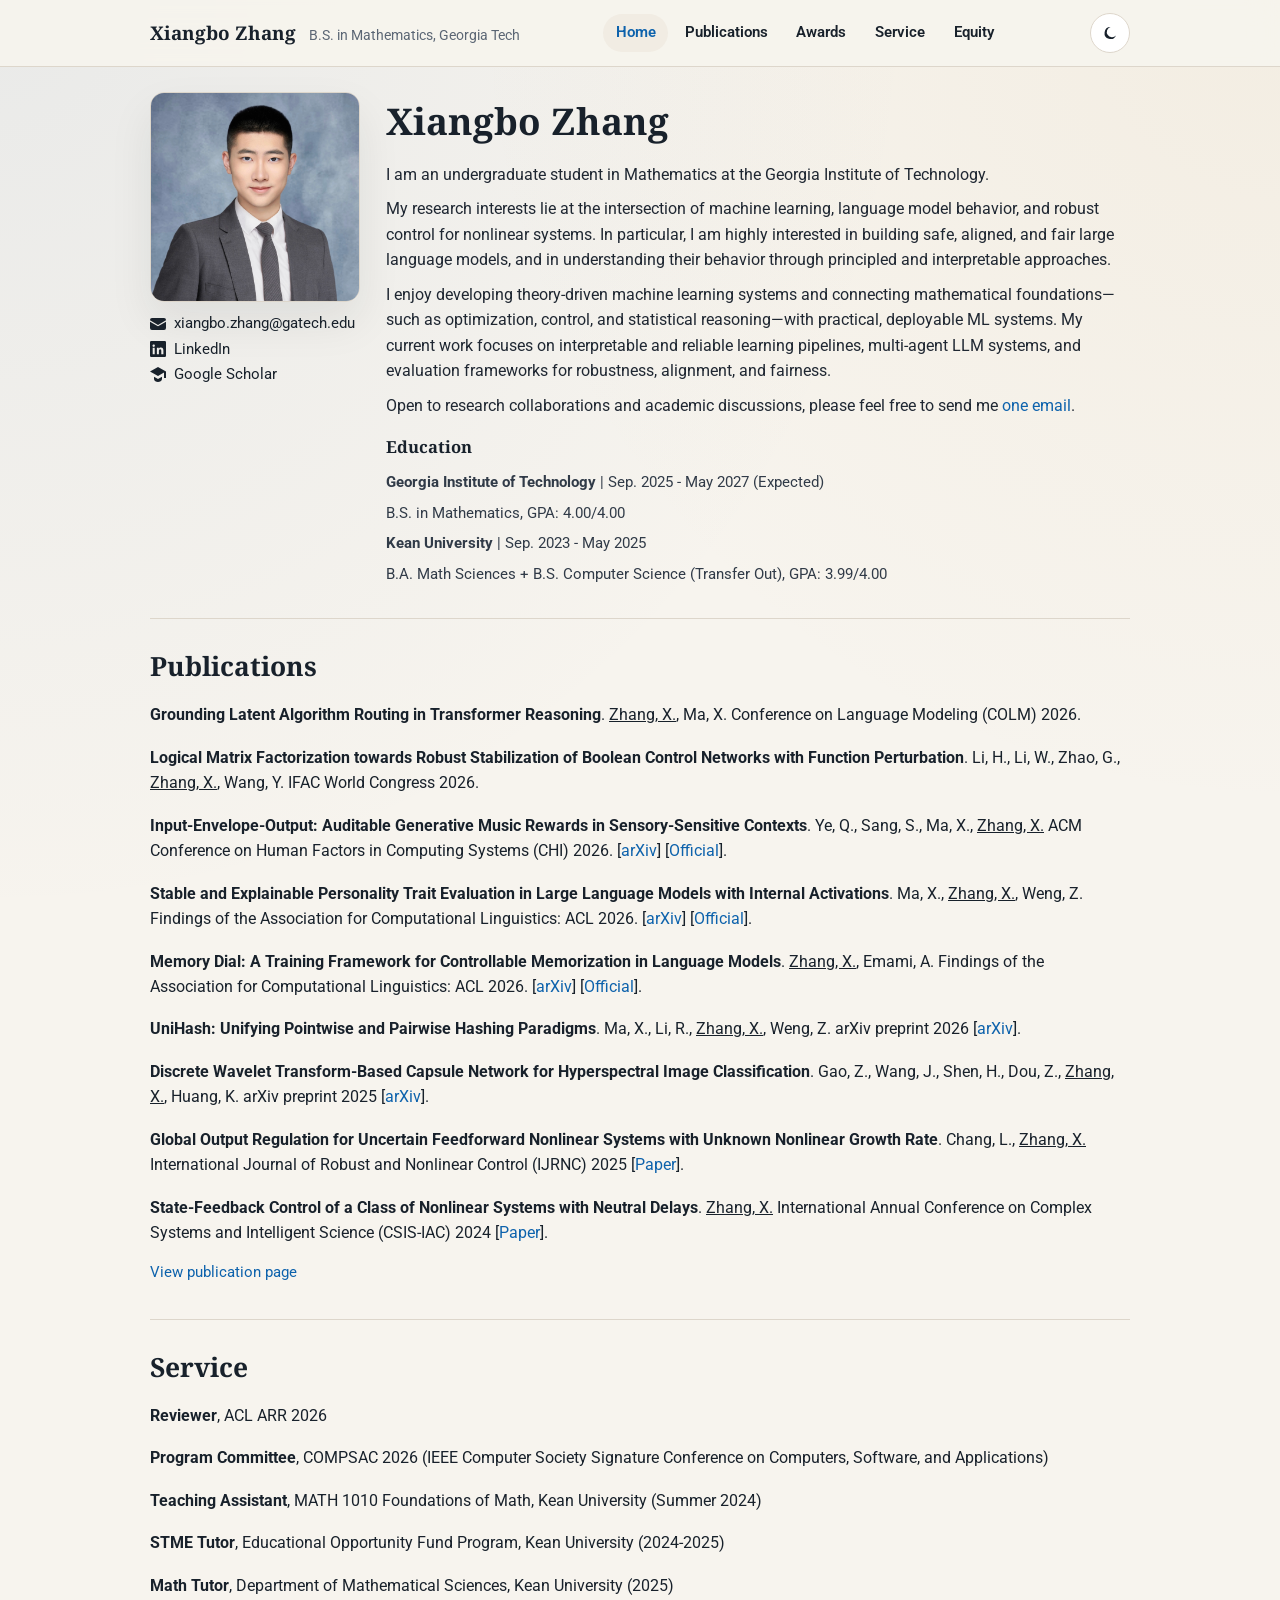
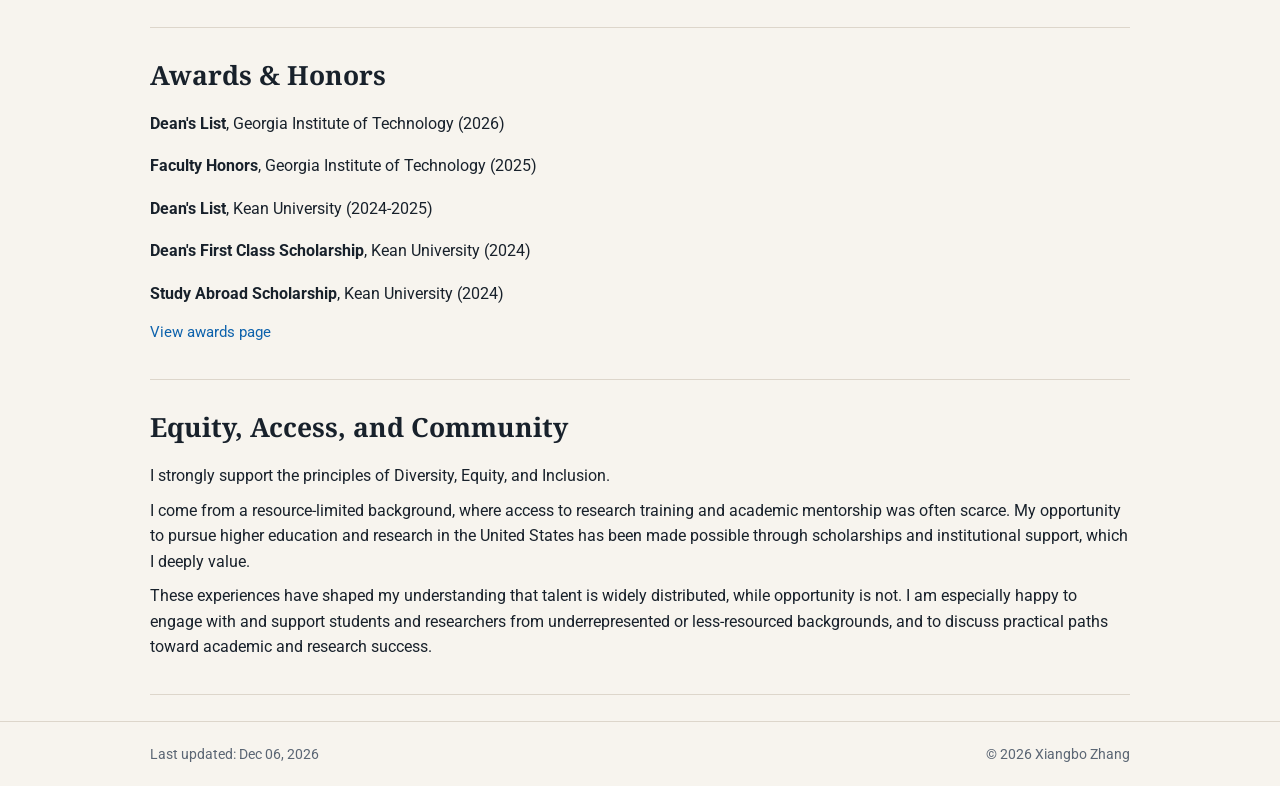
==== commit 9fb433e6: "Add IFAC World Congress paper" ====
--- a/index.html
+++ b/index.html
@@ -125,6 +125,12 @@
           </li>
           <li>
             <p>
+              <strong>Logical Matrix Factorization towards Robust Stabilization of Boolean Control Networks with Function Perturbation</strong>.
+              Li, H., Li, W., Zhao, G., <u>Zhang, X.</u>, Wang, Y. IFAC World Congress 2026.
+            </p>
+          </li>
+          <li>
+            <p>
               <strong>Input-Envelope-Output: Auditable Generative Music Rewards in Sensory-Sensitive Contexts</strong>.
               Ye, Q., Sang, S., Ma, X., <u>Zhang, X.</u> ACM Conference on Human Factors in Computing Systems (CHI) 2026.
               [<a href="https://arxiv.org/abs/2602.22813" target="_blank" rel="noreferrer">arXiv</a>]
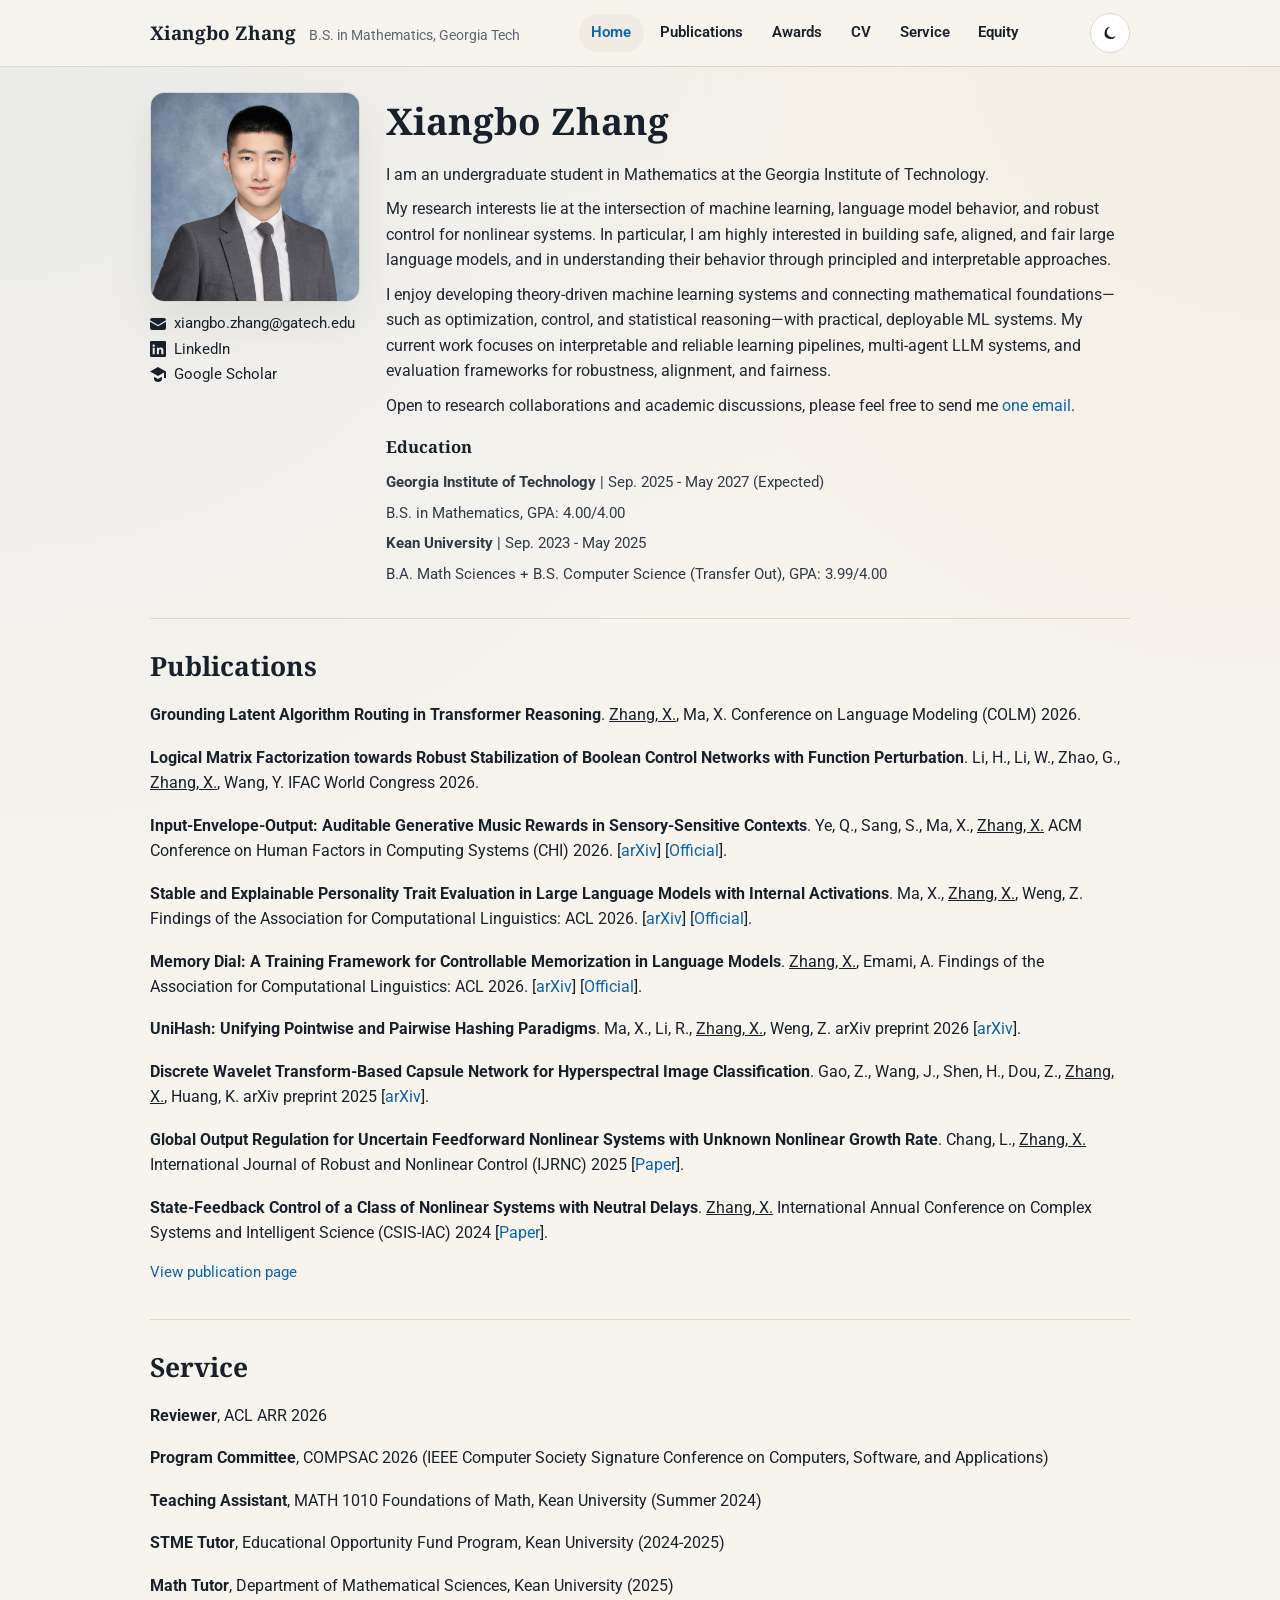
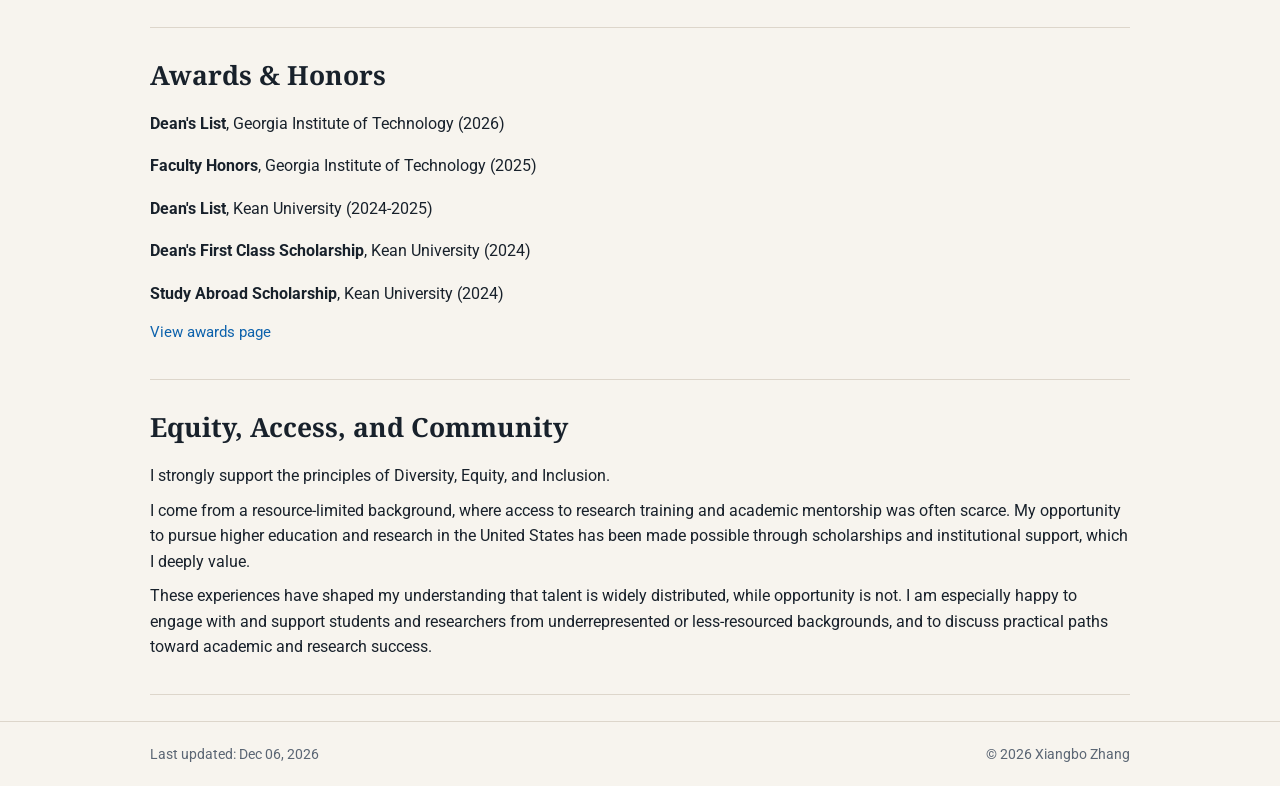
==== commit cb3632dd: "Add CV link and PDF" ====
--- a/index.html
+++ b/index.html
@@ -32,6 +32,7 @@
           <a href="#about" class="active">Home</a>
           <a href="publications.html">Publications</a>
           <a href="awards.html">Awards</a>
+          <a href="assets/docs/Xiangbo_Zhang_CV.pdf" target="_blank" rel="noreferrer">CV</a>
           <a href="#service">Service</a>
           <a href="#equity">Equity</a>
         </nav>
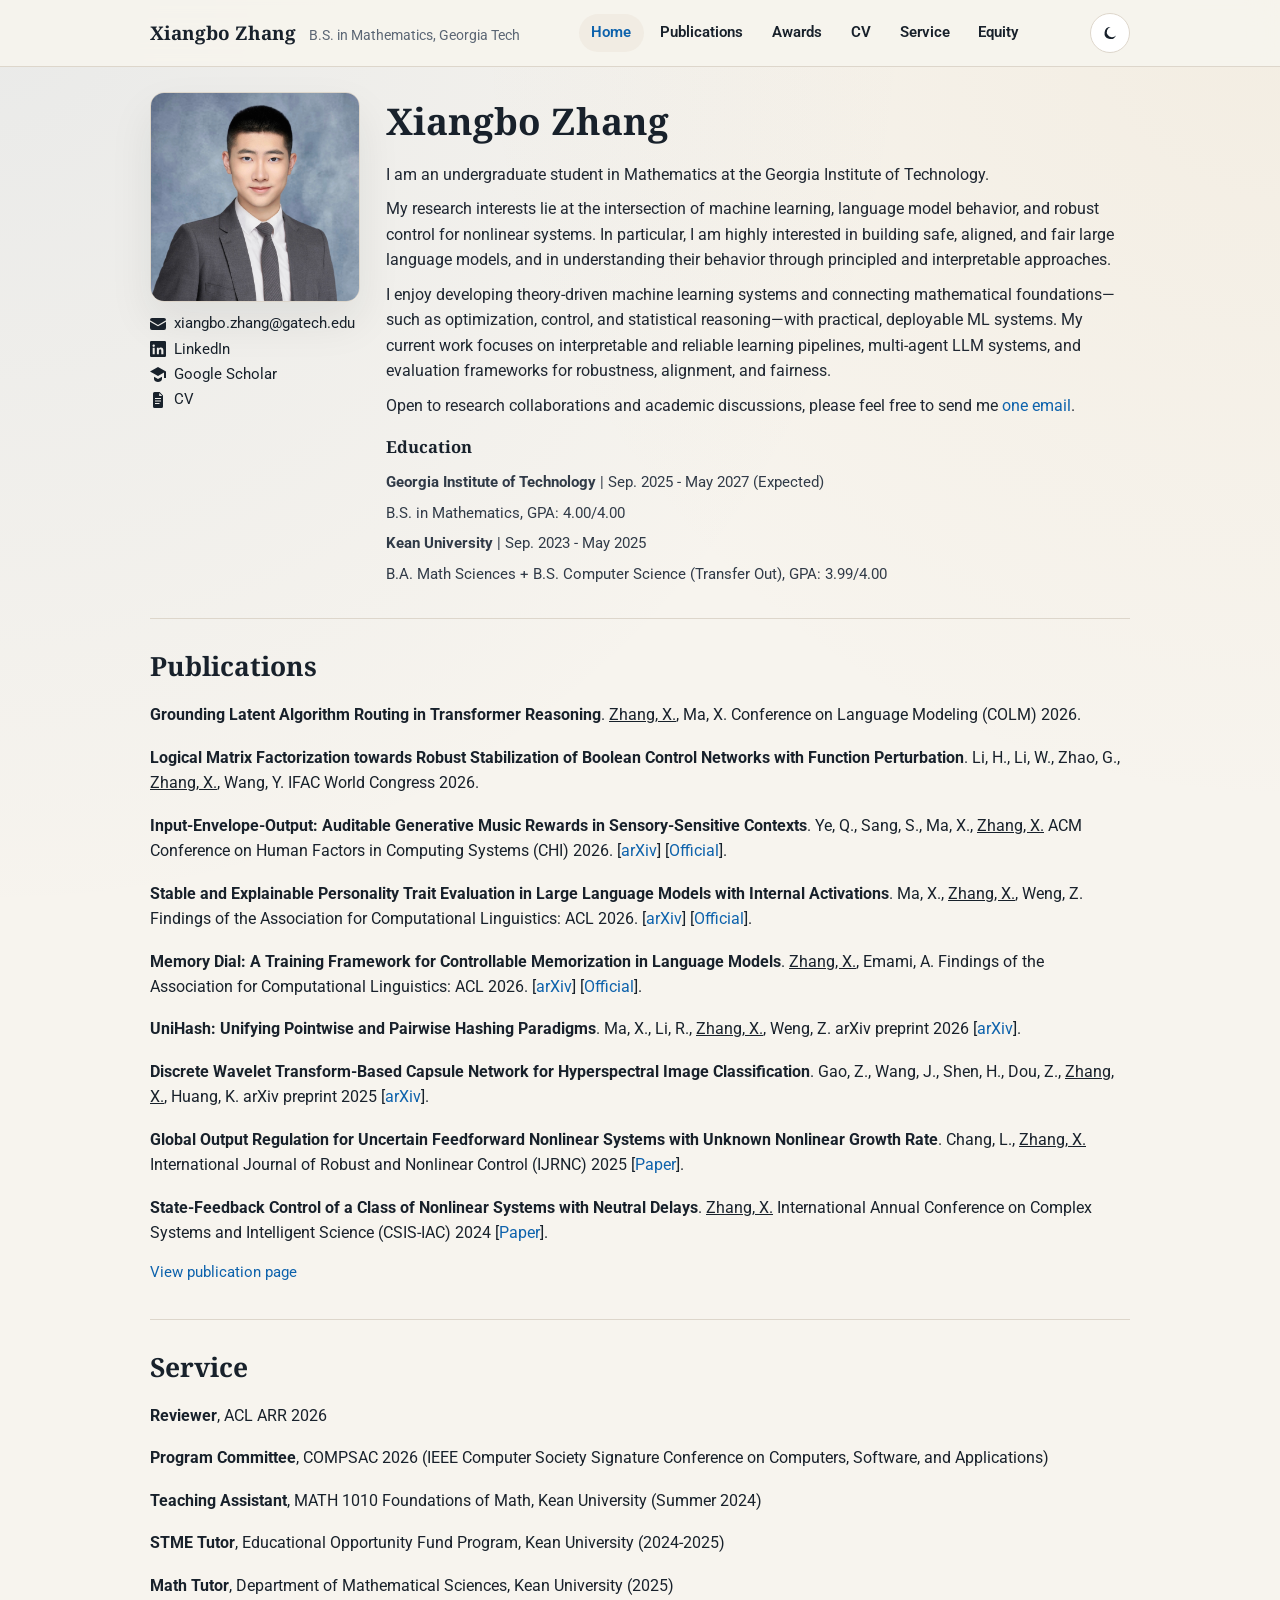
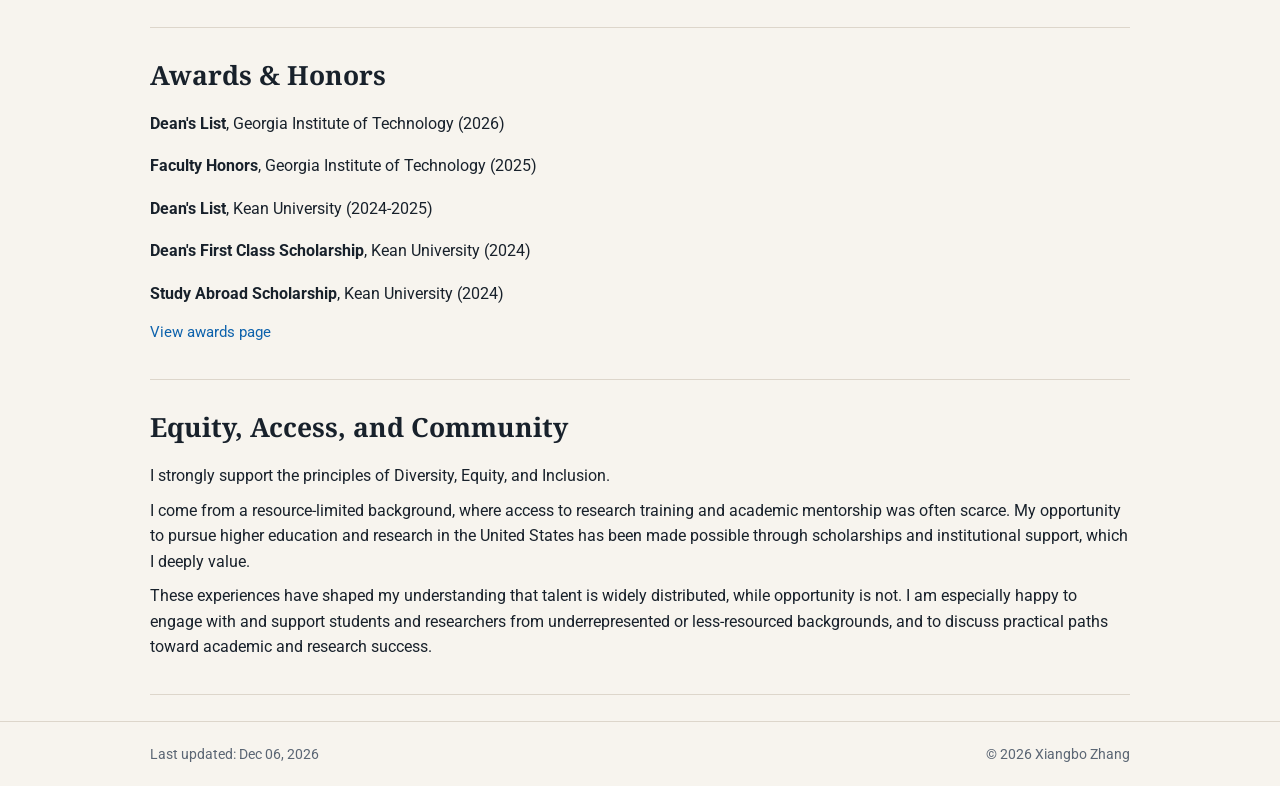
==== commit 47572778: "Add visible homepage CV link" ====
--- a/index.html
+++ b/index.html
@@ -76,6 +76,12 @@
                 </svg>
                 <span>Google Scholar</span>
               </a>
+              <a href="assets/docs/Xiangbo_Zhang_CV.pdf" target="_blank" rel="noreferrer">
+                <svg class="contact-icon" viewBox="0 0 16 16" aria-hidden="true">
+                  <path d="M3 1.5A1.5 1.5 0 0 1 4.5 0h5.1L13 3.4v11.1A1.5 1.5 0 0 1 11.5 16h-7A1.5 1.5 0 0 1 3 14.5v-13zM9.2 1v3h3L9.2 1zM5 7h6V6H5v1zm0 2.5h6v-1H5v1zM5 12h4.5v-1H5v1z" />
+                </svg>
+                <span>CV</span>
+              </a>
             </div>
           </div>
 
